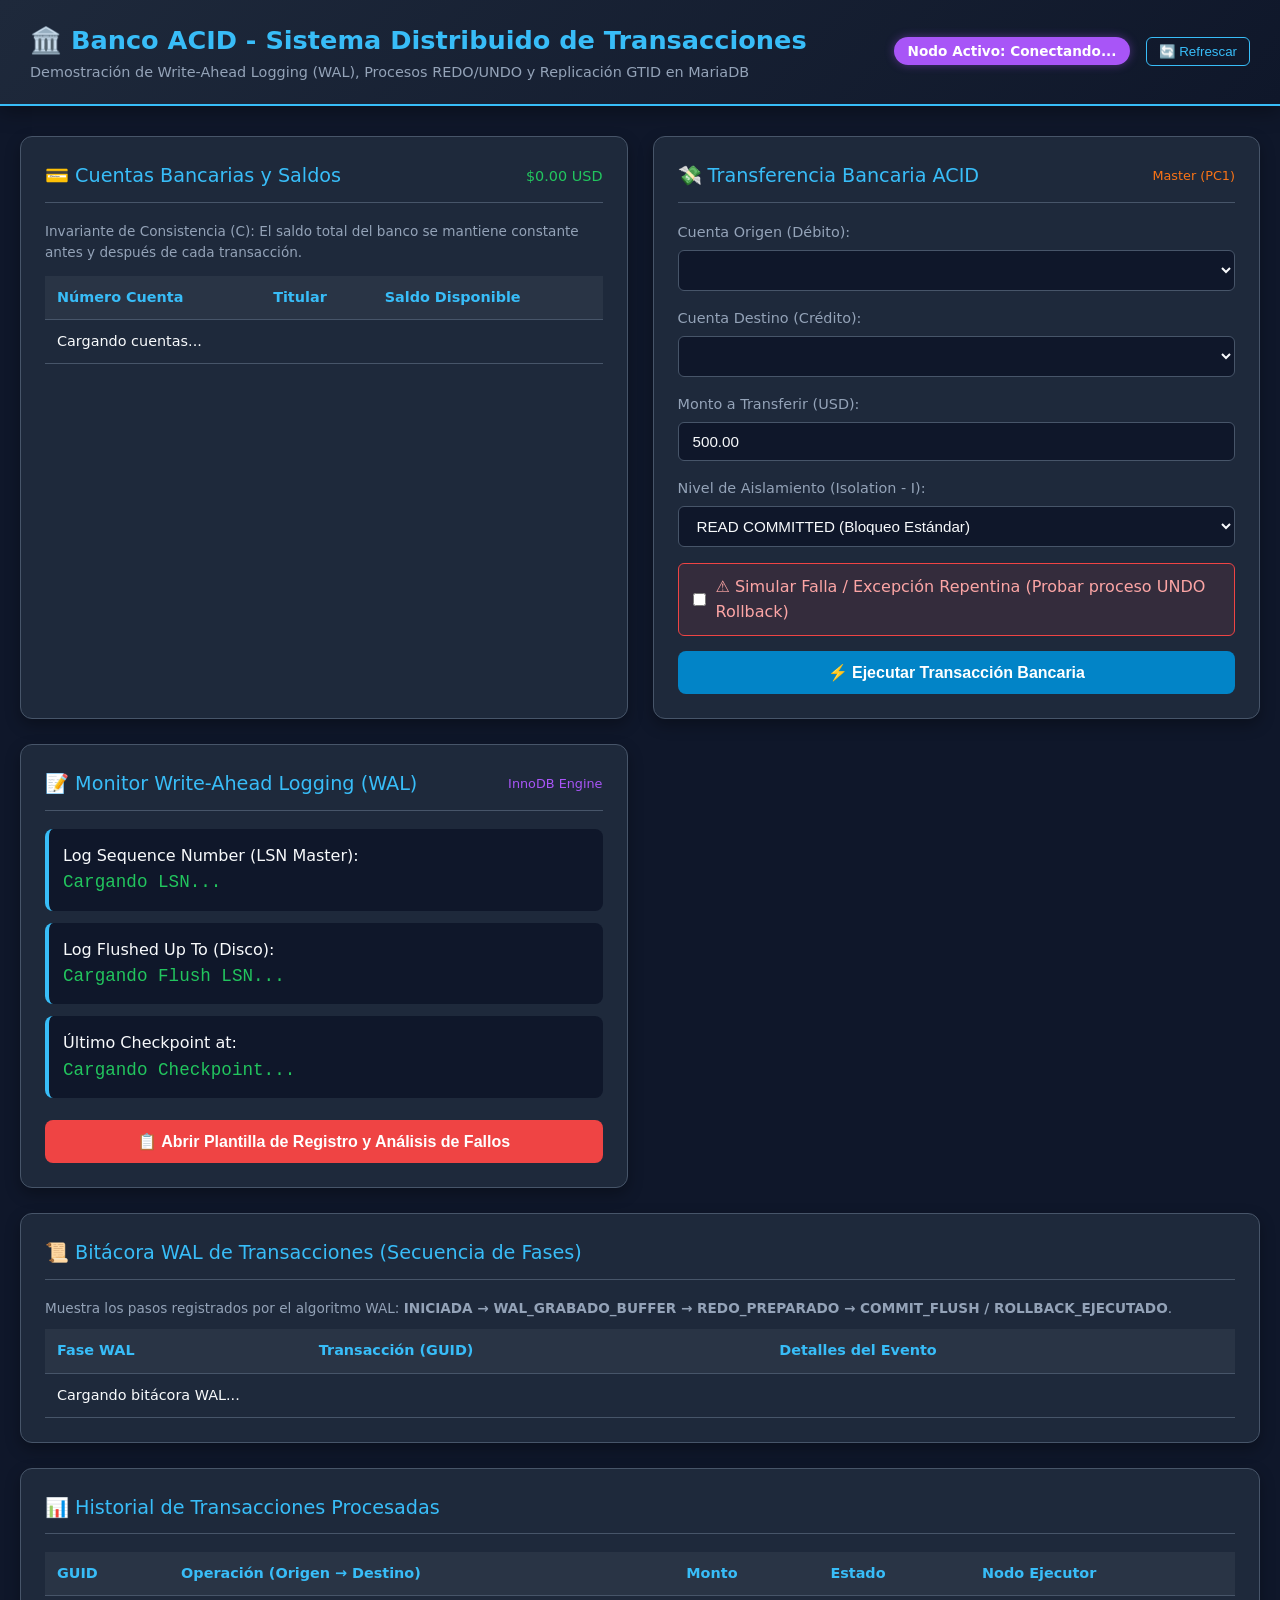
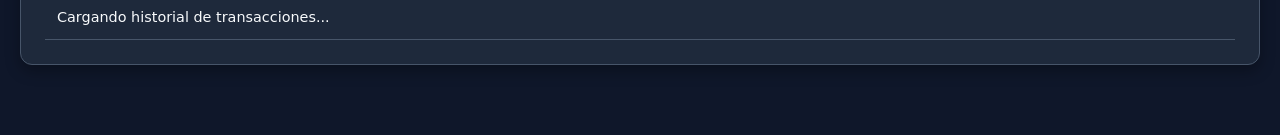
==== frontend/index.html @ 092bef47 "first commit" ====
<!DOCTYPE html>
<html lang="es">
<head>
    <meta charset="UTF-8">
    <meta name="viewport" content="width=device-width, initial-scale=1.0">
    <title>Sistema de Transacciones Bancarias ACID - MariaDB WAL & Replicación</title>
    <link rel="stylesheet" href="css/estilos.css">
</head>
<body>

    <!-- Encabezado Principal -->
    <header class="app-header">
        <div class="app-title">
            <h1>🏛️ Banco ACID - Sistema Distribuido de Transacciones</h1>
            <p>Demostración de Write-Ahead Logging (WAL), Procesos REDO/UNDO y Replicación GTID en MariaDB</p>
        </div>
        <div>
            <span id="nodo-actual" class="badge-nodo">Nodo Activo: Conectando...</span>
            <button id="btn-refrescar" style="background: none; border: 1px solid var(--accent-blue); color: var(--accent-blue); padding: 6px 12px; border-radius: 6px; cursor: pointer; margin-left: 10px;">🔄 Refrescar</button>
        </div>
    </header>

    <div class="container">
        <!-- Dashboard Grid Layout -->
        <div class="grid-layout">

            <!-- Card 1: Cuentas Bancarias y Consistencia -->
            <div class="card">
                <div class="card-title">
                    <span>💳 Cuentas Bancarias y Saldos</span>
                    <span id="saldo-invariante" style="font-size: 0.9rem; color: var(--accent-green);">$0.00 USD</span>
                </div>
                <p style="font-size: 0.85rem; color: var(--text-muted); margin-bottom: 12px;">
                    Invariante de Consistencia (C): El saldo total del banco se mantiene constante antes y después de cada transacción.
                </p>
                <div class="table-container">
                    <table>
                        <thead>
                            <tr>
                                <th>Número Cuenta</th>
                                <th>Titular</th>
                                <th>Saldo Disponible</th>
                            </tr>
                        </thead>
                        <tbody id="tabla-cuentas-body">
                            <tr><td colspan="3">Cargando cuentas...</td></tr>
                        </tbody>
                    </table>
                </div>
            </div>

            <!-- Card 2: Ejecución de Transacciones ACID -->
            <div class="card">
                <div class="card-title">
                    <span>💸 Transferencia Bancaria ACID</span>
                    <span style="font-size: 0.8rem; color: var(--accent-orange);">Master (PC1)</span>
                </div>
                <form id="form-transferencia">
                    <div class="form-group">
                        <label for="cuenta-origen">Cuenta Origen (Débito):</label>
                        <select id="cuenta-origen" class="form-control" required></select>
                    </div>
                    <div class="form-group">
                        <label for="cuenta-destino">Cuenta Destino (Crédito):</label>
                        <select id="cuenta-destino" class="form-control" required></select>
                    </div>
                    <div class="form-group">
                        <label for="monto">Monto a Transferir (USD):</label>
                        <input type="number" id="monto" class="form-control" min="0.01" step="0.01" value="500.00" required>
                    </div>
                    <div class="form-group">
                        <label for="nivel-aislamiento">Nivel de Aislamiento (Isolation - I):</label>
                        <select id="nivel-aislamiento" class="form-control">
                            <option value="READ_COMMITTED">READ COMMITTED (Bloqueo Estándar)</option>
                            <option value="REPEATABLE_READ">REPEATABLE READ (Lectura Repetible)</option>
                            <option value="SERIALIZABLE">SERIALIZABLE (Bloqueo Estricto de Fila)</option>
                        </select>
                    </div>
                    <div class="checkbox-group">
                        <input type="checkbox" id="simular-error">
                        <label for="simular-error">⚠️ Simular Falla / Excepción Repentina (Probar proceso UNDO Rollback)</label>
                    </div>
                    <button type="submit" class="btn btn-primary" style="margin-top: 15px;">⚡ Ejecutar Transacción Bancaria</button>
                </form>
            </div>

            <!-- Card 3: Monitor WAL e InnoDB Redo Log (LSN) -->
            <div class="card">
                <div class="card-title">
                    <span>📝 Monitor Write-Ahead Logging (WAL)</span>
                    <span style="font-size: 0.8rem; color: var(--accent-purple);">InnoDB Engine</span>
                </div>
                <div class="metric-box">
                    <div>Log Sequence Number (LSN Master):</div>
                    <div id="lsn-number" class="metric-val">Cargando LSN...</div>
                </div>
                <div class="metric-box">
                    <div>Log Flushed Up To (Disco):</div>
                    <div id="lsn-flushed" class="metric-val">Cargando Flush LSN...</div>
                </div>
                <div class="metric-box">
                    <div>Último Checkpoint at:</div>
                    <div id="lsn-checkpoint" class="metric-val">Cargando Checkpoint...</div>
                </div>
                <button id="btn-abrir-plantilla" class="btn btn-danger" style="margin-top: 10px;">📋 Abrir Plantilla de Registro y Análisis de Fallos</button>
            </div>

            <!-- Card 4: Bitácora WAL de Aplicación -->
            <div class="card" style="grid-column: 1 / -1;">
                <div class="card-title">
                    <span>📜 Bitácora WAL de Transacciones (Secuencia de Fases)</span>
                </div>
                <p style="font-size: 0.85rem; color: var(--text-muted); margin-bottom: 10px;">
                    Muestra los pasos registrados por el algoritmo WAL: <strong>INICIADA &rarr; WAL_GRABADO_BUFFER &rarr; REDO_PREPARADO &rarr; COMMIT_FLUSH / ROLLBACK_EJECUTADO</strong>.
                </p>
                <div class="table-container">
                    <table>
                        <thead>
                            <tr>
                                <th>Fase WAL</th>
                                <th>Transacción (GUID)</th>
                                <th>Detalles del Evento</th>
                            </tr>
                        </thead>
                        <tbody id="tabla-wal-body">
                            <tr><td colspan="3">Cargando bitácora WAL...</td></tr>
                        </tbody>
                    </table>
                </div>
            </div>

            <!-- Card 5: Historial de Transacciones Confirmadas/Revertidas -->
            <div class="card" style="grid-column: 1 / -1;">
                <div class="card-title">
                    <span>📊 Historial de Transacciones Procesadas</span>
                </div>
                <div class="table-container">
                    <table>
                        <thead>
                            <tr>
                                <th>GUID</th>
                                <th>Operación (Origen &rarr; Destino)</th>
                                <th>Monto</th>
                                <th>Estado</th>
                                <th>Nodo Ejecutor</th>
                            </tr>
                        </thead>
                        <tbody id="tabla-transacciones-body">
                            <tr><td colspan="5">Cargando historial de transacciones...</td></tr>
                        </tbody>
                    </table>
                </div>
            </div>

        </div>
    </div>

    <!-- Contenedor para Notificaciones Toast -->
    <div id="toast-container"></div>

    <script src="js/api.js"></script>
    <script src="js/simulador.js"></script>
    <script src="js/app.js"></script>
</body>
</html>
---- frontend/css/estilos.css ----
/* Estilos Generales y Tema Oscuro Elegante para el Sistema Bancario ACID */
:root {
    --bg-primary: #0f172a;
    --bg-secondary: #1e293b;
    --bg-card: #334155;
    --text-main: #f8fafc;
    --text-muted: #94a3b8;
    --accent-blue: #38bdf8;
    --accent-green: #22c55e;
    --accent-red: #ef4444;
    --accent-orange: #f97316;
    --accent-purple: #a855f7;
    --border-color: #475569;
    --font-family: 'Inter', system-ui, -apple-system, BlinkMacSystemFont, 'Segoe UI', Roboto, Oxygen, Ubuntu, Cantarell, sans-serif;
}

* {
    box-sizing: border-box;
    margin: 0;
    padding: 0;
}

body {
    background-color: var(--bg-primary);
    color: var(--text-main);
    font-family: var(--font-family);
    line-height: 1.6;
    padding-bottom: 40px;
}

/* Header */
.app-header {
    background: linear-gradient(135deg, #1e293b 0%, #0f172a 100%);
    border-bottom: 2px solid var(--accent-blue);
    padding: 20px 30px;
    display: flex;
    justify-content: space-between;
    align-items: center;
    box-shadow: 0 4px 20px rgba(0, 0, 0, 0.4);
}

.app-title h1 {
    font-size: 1.6rem;
    color: var(--accent-blue);
    display: flex;
    align-items: center;
    gap: 10px;
}

.app-title p {
    font-size: 0.9rem;
    color: var(--text-muted);
}

.badge-nodo {
    background-color: var(--accent-purple);
    color: white;
    padding: 6px 14px;
    border-radius: 20px;
    font-weight: 600;
    font-size: 0.85rem;
    box-shadow: 0 0 10px rgba(168, 85, 247, 0.4);
}

/* Contenedor Principal */
.container {
    max-width: 1400px;
    margin: 30px auto;
    padding: 0 20px;
}

/* Grid de Tarjetas */
.grid-layout {
    display: grid;
    grid-template-columns: repeat(auto-fit, minmax(420px, 1fr));
    gap: 25px;
}

.card {
    background-color: var(--bg-secondary);
    border-radius: 12px;
    border: 1px solid var(--border-color);
    padding: 24px;
    box-shadow: 0 6px 15px rgba(0,0,0,0.3);
    transition: transform 0.2s, box-shadow 0.2s;
}

.card:hover {
    border-color: var(--accent-blue);
    box-shadow: 0 8px 25px rgba(56, 189, 248, 0.15);
}

.card-title {
    font-size: 1.2rem;
    color: var(--accent-blue);
    margin-bottom: 18px;
    display: flex;
    align-items: center;
    justify-content: space-between;
    border-bottom: 1px solid var(--border-color);
    padding-bottom: 10px;
}

/* Formulario */
.form-group {
    margin-bottom: 16px;
}

.form-group label {
    display: block;
    margin-bottom: 6px;
    font-size: 0.9rem;
    color: var(--text-muted);
}

.form-control {
    width: 100%;
    padding: 10px 14px;
    background-color: var(--bg-primary);
    border: 1px solid var(--border-color);
    border-radius: 6px;
    color: var(--text-main);
    font-size: 0.95rem;
}

.form-control:focus {
    outline: none;
    border-color: var(--accent-blue);
}

.checkbox-group {
    display: flex;
    align-items: center;
    gap: 10px;
    background-color: rgba(239, 68, 68, 0.1);
    border: 1px solid var(--accent-red);
    padding: 10px 14px;
    border-radius: 6px;
    margin-top: 10px;
}

.checkbox-group label {
    margin-bottom: 0;
    color: #fca5a5;
    font-weight: 500;
}

/* Botones */
.btn {
    display: inline-block;
    width: 100%;
    padding: 12px;
    border: none;
    border-radius: 8px;
    font-size: 1rem;
    font-weight: 600;
    cursor: pointer;
    transition: background 0.2s, transform 0.1s;
    text-align: center;
}

.btn-primary {
    background-color: #0284c7;
    color: white;
}

.btn-primary:hover {
    background-color: #0369a1;
}

.btn-danger {
    background-color: var(--accent-red);
    color: white;
}

.btn-danger:hover {
    background-color: #dc2626;
}

/* Tablas */
.table-container {
    overflow-x: auto;
    margin-top: 10px;
}

table {
    width: 100%;
    border-collapse: collapse;
    font-size: 0.9rem;
}

th, td {
    padding: 10px 12px;
    text-align: left;
    border-bottom: 1px solid var(--border-color);
}

th {
    background-color: rgba(255, 255, 255, 0.05);
    color: var(--accent-blue);
    font-weight: 600;
}

tr:hover {
    background-color: rgba(255, 255, 255, 0.02);
}

/* Etiquetas y Colores de Estado */
.tag {
    display: inline-block;
    padding: 3px 8px;
    border-radius: 4px;
    font-size: 0.75rem;
    font-weight: 700;
}

.tag-completada { background-color: rgba(34, 197, 94, 0.2); color: var(--accent-green); border: 1px solid var(--accent-green); }
.tag-revertida { background-color: rgba(239, 68, 68, 0.2); color: var(--accent-red); border: 1px solid var(--accent-red); }
.tag-iniciada { background-color: rgba(56, 189, 248, 0.2); color: var(--accent-blue); border: 1px solid var(--accent-blue); }
.tag-wal { background-color: rgba(249, 115, 22, 0.2); color: var(--accent-orange); border: 1px solid var(--accent-orange); }

/* Monitor LSN */
.metric-box {
    background-color: var(--bg-primary);
    border-radius: 8px;
    padding: 14px;
    margin-bottom: 12px;
    border-left: 4px solid var(--accent-blue);
}

.metric-val {
    font-family: monospace;
    font-size: 1.1rem;
    color: var(--accent-green);
}

/* Toast Notificaciones */
#toast-container {
    position: fixed;
    bottom: 20px;
    right: 20px;
    z-index: 9999;
}

.toast {
    background-color: var(--bg-secondary);
    border-left: 4px solid var(--accent-blue);
    padding: 14px 20px;
    margin-top: 10px;
    border-radius: 6px;
    box-shadow: 0 5px 15px rgba(0,0,0,0.5);
    color: white;
    min-width: 300px;
}

.toast-error {
    border-left-color: var(--accent-red);
}

.toast-success {
    border-left-color: var(--accent-green);
}
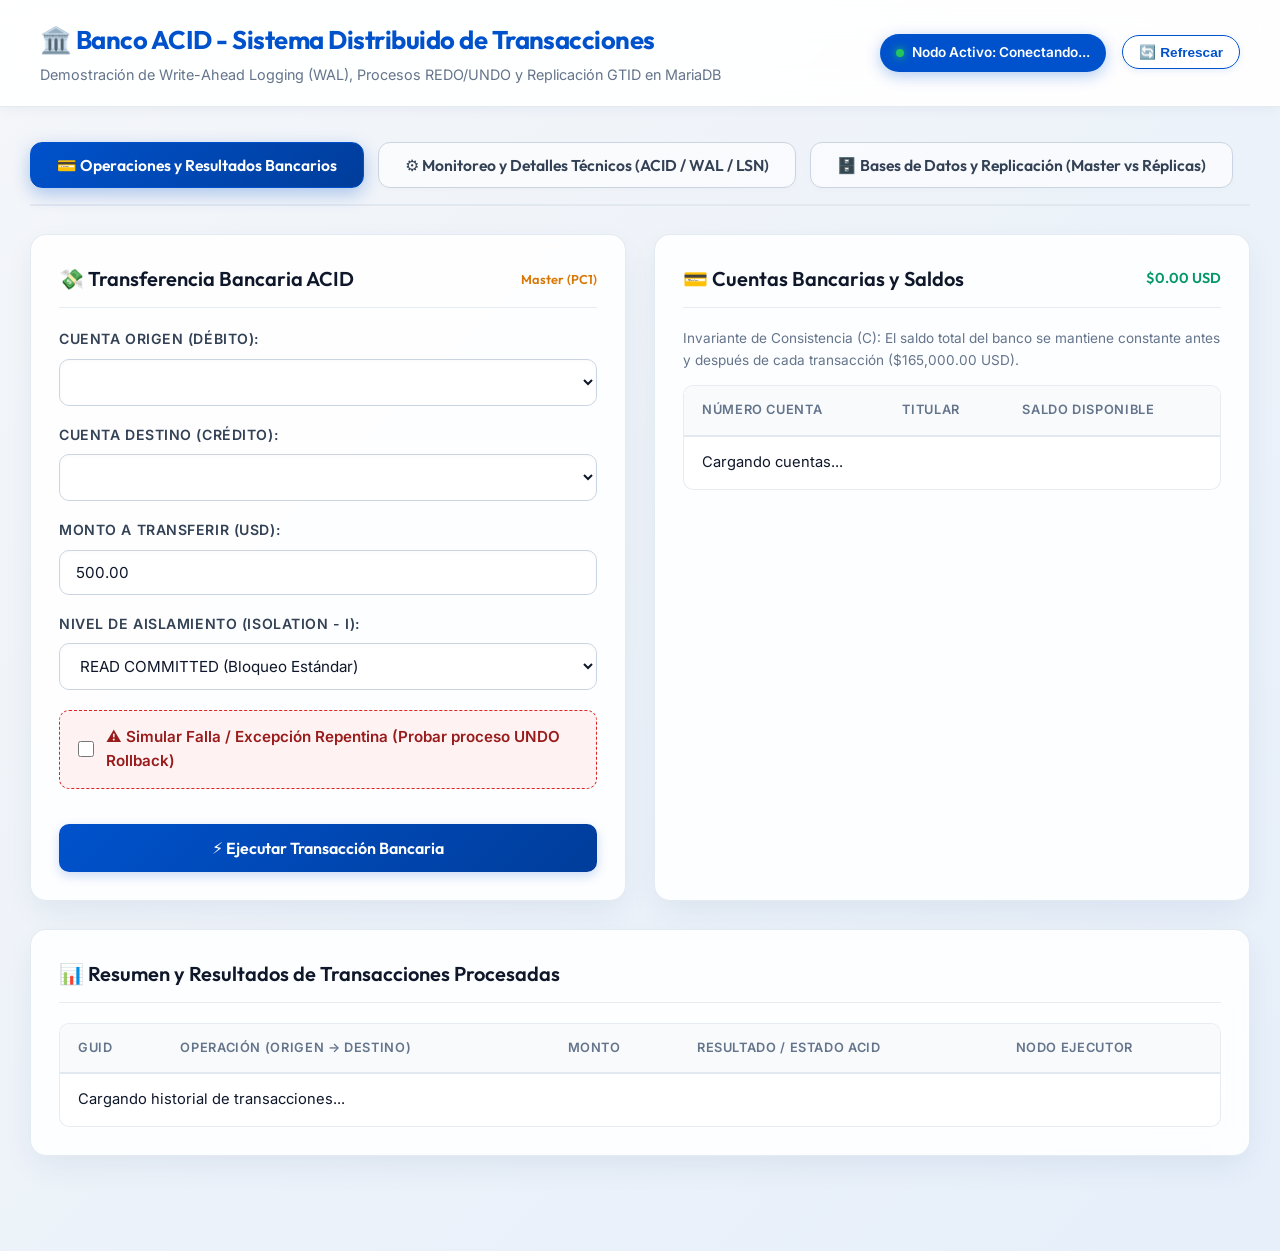
==== commit d26472ba: "commit" ====
--- a/frontend/index.html
+++ b/frontend/index.html
@@ -16,40 +16,22 @@
         </div>
         <div>
             <span id="nodo-actual" class="badge-nodo">Nodo Activo: Conectando...</span>
-            <button id="btn-refrescar" style="background: none; border: 1px solid var(--accent-blue); color: var(--accent-blue); padding: 6px 12px; border-radius: 6px; cursor: pointer; margin-left: 10px;">🔄 Refrescar</button>
+            <button id="btn-refrescar" class="btn-ghost" style="margin-left: 12px;">🔄 Refrescar</button>
         </div>
     </header>
 
     <div class="container">
-        <!-- Dashboard Grid Layout -->
-        <div class="grid-layout">
-
-            <!-- Card 1: Cuentas Bancarias y Consistencia -->
-            <div class="card">
-                <div class="card-title">
-                    <span>💳 Cuentas Bancarias y Saldos</span>
-                    <span id="saldo-invariante" style="font-size: 0.9rem; color: var(--accent-green);">$0.00 USD</span>
-                </div>
-                <p style="font-size: 0.85rem; color: var(--text-muted); margin-bottom: 12px;">
-                    Invariante de Consistencia (C): El saldo total del banco se mantiene constante antes y después de cada transacción.
-                </p>
-                <div class="table-container">
-                    <table>
-                        <thead>
-                            <tr>
-                                <th>Número Cuenta</th>
-                                <th>Titular</th>
-                                <th>Saldo Disponible</th>
-                            </tr>
-                        </thead>
-                        <tbody id="tabla-cuentas-body">
-                            <tr><td colspan="3">Cargando cuentas...</td></tr>
-                        </tbody>
-                    </table>
-                </div>
-            </div>
-
-            <!-- Card 2: Ejecución de Transacciones ACID -->
+        <!-- Barra de Pestañas de Navegación -->
+        <div class="tabs-container">
+            <button id="tab-btn-operaciones" class="tab-btn active" onclick="cambiarPestaña('operaciones')">💳 Operaciones y Resultados Bancarios</button>
+            <button id="tab-btn-tecnicos" class="tab-btn" onclick="cambiarPestaña('tecnicos')">⚙️ Monitoreo y Detalles Técnicos (ACID / WAL / LSN)</button>
+            <button id="tab-btn-replicacion" class="tab-btn" onclick="cambiarPestaña('replicacion')">🗄️ Bases de Datos y Replicación (Master vs Réplicas)</button>
+        </div>
+
+        <!-- SECCIÓN 1: OPERACIONES Y RESULTADOS (Pestaña Por Defecto) -->
+        <div id="seccion-operaciones" class="tab-section active">
+
+            <!-- Card: Ejecución de Transacciones ACID -->
             <div class="card">
                 <div class="card-title">
                     <span>💸 Transferencia Bancaria ACID</span>
@@ -84,8 +66,85 @@
                 </form>
             </div>
 
-            <!-- Card 3: Monitor WAL e InnoDB Redo Log (LSN) -->
+            <!-- Card: Cuentas Bancarias y Consistencia -->
             <div class="card">
+                <div class="card-title">
+                    <span>💳 Cuentas Bancarias y Saldos</span>
+                    <span id="saldo-invariante" style="font-size: 0.9rem; color: var(--accent-green);">$0.00 USD</span>
+                </div>
+                <p style="font-size: 0.85rem; color: var(--text-muted); margin-bottom: 12px;">
+                    Invariante de Consistencia (C): El saldo total del banco se mantiene constante antes y después de cada transacción ($165,000.00 USD).
+                </p>
+                <div class="table-container">
+                    <table>
+                        <thead>
+                            <tr>
+                                <th>Número Cuenta</th>
+                                <th>Titular</th>
+                                <th>Saldo Disponible</th>
+                            </tr>
+                        </thead>
+                        <tbody id="tabla-cuentas-body">
+                            <tr><td colspan="3">Cargando cuentas...</td></tr>
+                        </tbody>
+                    </table>
+                </div>
+            </div>
+
+            <!-- Card: Historial de Transacciones Confirmadas/Revertidas -->
+            <div class="card" style="grid-column: 1 / -1;">
+                <div class="card-title">
+                    <span>📊 Resumen y Resultados de Transacciones Procesadas</span>
+                </div>
+                <div class="table-container" style="max-height: 220px; overflow-y: auto;">
+                    <table>
+                        <thead>
+                            <tr>
+                                <th>GUID</th>
+                                <th>Operación (Origen &rarr; Destino)</th>
+                                <th>Monto</th>
+                                <th>Resultado / Estado ACID</th>
+                                <th>Nodo Ejecutor</th>
+                            </tr>
+                        </thead>
+                        <tbody id="tabla-transacciones-body">
+                            <tr><td colspan="5">Cargando historial de transacciones...</td></tr>
+                        </tbody>
+                    </table>
+                </div>
+            </div>
+
+        </div>
+
+        <!-- SECCIÓN 2: DETALLES TÉCNICOS (WAL, LSN, Replicación y Arquitectura) -->
+        <div id="seccion-tecnicos" class="tab-section" style="display: none;">
+
+            <!-- Card: Monitoreo en Tiempo Real de los 3 Nodos LAN -->
+            <div class="card" style="grid-column: 1 / -1;">
+                <div class="card-title">
+                    <span>🖥️ Estado en Tiempo Real de los 3 Nodos en la Red LAN</span>
+                    <span style="font-size: 0.8rem; color: var(--accent-blue);">Balanceo Round Robin Activo</span>
+                </div>
+                <div class="table-container" style="max-height: 280px; overflow-y: auto;">
+                    <table>
+                        <thead>
+                            <tr>
+                                <th>Nodo API / Dispositivo</th>
+                                <th>Instancia Base de Datos & Conexión</th>
+                                <th>Rol en Arquitectura</th>
+                                <th>Estado de Conectividad</th>
+                                <th>Último LSN / Respuesta</th>
+                            </tr>
+                        </thead>
+                        <tbody id="tabla-nodos-body">
+                            <tr><td colspan="5">Consultando estado real de PC1, PC2 y PC3...</td></tr>
+                        </tbody>
+                    </table>
+                </div>
+            </div>
+
+            <!-- Card: Monitor WAL e InnoDB Redo Log (LSN) -->
+            <div class="card" style="grid-column: 1 / -1;">
                 <div class="card-title">
                     <span>📝 Monitor Write-Ahead Logging (WAL)</span>
                     <span style="font-size: 0.8rem; color: var(--accent-purple);">InnoDB Engine</span>
@@ -102,10 +161,10 @@
                     <div>Último Checkpoint at:</div>
                     <div id="lsn-checkpoint" class="metric-val">Cargando Checkpoint...</div>
                 </div>
-                <button id="btn-abrir-plantilla" class="btn btn-danger" style="margin-top: 10px;">📋 Abrir Plantilla de Registro y Análisis de Fallos</button>
-            </div>
-
-            <!-- Card 4: Bitácora WAL de Aplicación -->
+                <button id="btn-abrir-plantilla" class="btn btn-secondary" style="margin-top: 14px;">📋 Abrir Plantilla de Registro y Análisis de Fallos</button>
+            </div>
+
+            <!-- Card: Bitácora WAL de Aplicación -->
             <div class="card" style="grid-column: 1 / -1;">
                 <div class="card-title">
                     <span>📜 Bitácora WAL de Transacciones (Secuencia de Fases)</span>
@@ -113,7 +172,7 @@
                 <p style="font-size: 0.85rem; color: var(--text-muted); margin-bottom: 10px;">
                     Muestra los pasos registrados por el algoritmo WAL: <strong>INICIADA &rarr; WAL_GRABADO_BUFFER &rarr; REDO_PREPARADO &rarr; COMMIT_FLUSH / ROLLBACK_EJECUTADO</strong>.
                 </p>
-                <div class="table-container">
+                <div class="table-container" style="max-height: 280px; overflow-y: auto;">
                     <table>
                         <thead>
                             <tr>
@@ -129,30 +188,105 @@
                 </div>
             </div>
 
-            <!-- Card 5: Historial de Transacciones Confirmadas/Revertidas -->
-            <div class="card" style="grid-column: 1 / -1;">
-                <div class="card-title">
-                    <span>📊 Historial de Transacciones Procesadas</span>
-                </div>
-                <div class="table-container">
-                    <table>
-                        <thead>
-                            <tr>
-                                <th>GUID</th>
-                                <th>Operación (Origen &rarr; Destino)</th>
-                                <th>Monto</th>
-                                <th>Estado</th>
-                                <th>Nodo Ejecutor</th>
-                            </tr>
-                        </thead>
-                        <tbody id="tabla-transacciones-body">
-                            <tr><td colspan="5">Cargando historial de transacciones...</td></tr>
-                        </tbody>
-                    </table>
-                </div>
-            </div>
-
-        </div>
+        </div>
+
+        <!-- SECCIÓN 3: BASES DE DATOS Y REPLICACIÓN (Master vs Réplicas) -->
+        <div id="seccion-replicacion" class="tab-section" style="display: none;">
+
+            <!-- Card: Comparativa de Topología y Estado (Master vs Réplicas) -->
+            <div class="card" style="grid-column: 1 / -1;">
+                <div class="card-title">
+                    <span>🗄️ Topología y Estado de Replicación MariaDB GTID (Master vs Réplicas)</span>
+                    <span style="font-size: 0.8rem; color: var(--accent-purple);">Sincronización Asíncrona / GTID Activo</span>
+                </div>
+                <p style="font-size: 0.85rem; color: var(--text-muted); margin-bottom: 12px;">
+                    Muestra los parámetros internos y métricas del motor de base de datos consultados directamente a través de una conexión JDBC hacia su contenedor local.
+                </p>
+                <div class="table-container" style="max-height: 280px; overflow-y: auto;">
+                    <table>
+                        <thead>
+                            <tr>
+                                <th>Parámetro / Métrica del Motor BD</th>
+                                <th>MariaDB Master (PC1 - 192.168.1.93)</th>
+                                <th>MariaDB Replica 1 (PC2 - 192.168.1.8)</th>
+                                <th>MariaDB Replica 2 (PC3 - 192.168.1.30)</th>
+                            </tr>
+                        </thead>
+                        <tbody id="tabla-replicacion-topologia-body">
+                            <tr><td colspan="4">Consultando estado real de las bases de datos en los 3 nodos...</td></tr>
+                        </tbody>
+                    </table>
+                </div>
+            </div>
+
+            <!-- Card: Verificación de Lectura en Tiempo Real desde cada BD -->
+            <div class="card" style="grid-column: 1 / -1;">
+                <div class="card-title">
+                    <span>🔍 Verificación de Lectura Distribuida (Consistencia de Datos en Vivo)</span>
+                    <span style="font-size: 0.8rem; color: var(--accent-green);">Prueba de Lectura Independiente por Nodo</span>
+                </div>
+                <p style="font-size: 0.85rem; color: var(--text-muted); margin-bottom: 12px;">
+                    Se ejecuta una consulta <code>SELECT COUNT(*), SUM(saldo) FROM cuentas</code> sobre la base de datos de cada PC para demostrar visualmente que la replicación mantiene una copia idéntica y sincronizada de los datos.
+                </p>
+                <div class="table-container" style="max-height: 280px; overflow-y: auto;">
+                    <table>
+                        <thead>
+                            <tr>
+                                <th>Instancia de Base de Datos Leída</th>
+                                <th>Registros en Tabla Cuentas</th>
+                                <th>Suma Total de Saldos (Invariante)</th>
+                                <th>Estado de Consistencia</th>
+                                <th>Tipo de Consulta / Conexión</th>
+                            </tr>
+                        </thead>
+                        <tbody id="tabla-replicacion-lectura-body">
+                            <tr><td colspan="5">Verificando sincronización de lectura en las réplicas...</td></tr>
+                        </tbody>
+                    </table>
+                </div>
+            </div>
+
+            <!-- Card: Consola Interactiva de Lectura en Bruto (JSON) en Modo Claro -->
+            <div class="card" style="grid-column: 1 / -1; border: 1px solid var(--border-light); background: var(--bg-card);">
+                <div class="card-title" style="justify-content: space-between; align-items: center; flex-wrap: wrap; gap: 10px;">
+                    <div>
+                        <span style="color: var(--text-main); font-weight: 600;">💻 Consola en Vivo de Lectura Bruta (JSON por Nodo BD)</span>
+                        <div style="font-size: 0.8rem; color: var(--text-muted); font-weight: normal; margin-top: 4px;">
+                            Selecciona una instancia para extraer los registros reales de las tablas en formato JSON dentro de un visor limpio Modo Claro.
+                        </div>
+                    </div>
+                    <span id="consola-bd-badge" class="tag" style="background: rgba(0, 82, 204, 0.1); color: var(--accent-blue); font-family: monospace; font-size: 0.75rem;">
+                        Esperando Selección de BD
+                    </span>
+                </div>
+
+                <!-- Botones de Acción de Consulta -->
+                <div style="display: flex; gap: 12px; margin: 12px 0; flex-wrap: wrap;">
+                    <button class="btn btn-primary" onclick="consultarConsolaBd(1)" style="background: var(--accent-blue); font-size: 0.85rem; padding: 8px 16px;">
+                        🟢 Leer BD Master (PC1 - 192.168.1.93)
+                    </button>
+                    <button class="btn btn-primary" onclick="consultarConsolaBd(2)" style="background: var(--accent-purple); font-size: 0.85rem; padding: 8px 16px;">
+                        🟣 Leer BD Réplica 1 (PC2 - 192.168.1.8)
+                    </button>
+                    <button class="btn btn-primary" onclick="consultarConsolaBd(3)" style="background: var(--accent-purple); font-size: 0.85rem; padding: 8px 16px;">
+                        🟣 Leer BD Réplica 2 (PC3 - 192.168.1.30)
+                    </button>
+                </div>
+
+                <!-- Ventana de Consola / Salida JSON en Modo Claro -->
+                <div style="background: rgba(248, 250, 252, 0.95); border: 1px solid #cbd5e1; border-radius: 8px; padding: 14px; max-height: 260px; overflow: auto; box-shadow: inset 0 1px 3px rgba(0,0,0,0.05);">
+                    <pre id="consola-bd-output" style="margin: 0; font-family: 'Fira Code', 'Courier New', Courier, monospace; font-size: 0.82rem; color: #1e293b; line-height: 1.45; white-space: pre-wrap; word-break: break-all;">// ⚡ Consola Preparada y Conectada (Visor JSON Modo Claro).
+// Pulsa en cualquiera de los botones superiores para ejecutar la lectura directa a la base de datos de ese PC específico...
+// Se devolverán los datos en bruto de:
+//   1. Servidor MariaDB (Hostname, Server ID, GTID, Read-Only Flag)
+//   2. Tabla 'cuentas' (Saldos en tiempo real)
+//   3. Tabla 'transacciones' (Historial de transferencias persistidas)
+//   4. Tabla 'bitacora_wal' (Registros Write-Ahead Logging confirmados)</pre>
+                </div>
+            </div>
+
+        </div>
+
     </div>
 
     <!-- Contenedor para Notificaciones Toast -->
--- a/frontend/css/estilos.css
+++ b/frontend/css/estilos.css
@@ -1,17 +1,43 @@
-/* Estilos Generales y Tema Oscuro Elegante para el Sistema Bancario ACID */
+/* ==========================================================================
+   Banco ACID - Sistema de Diseño "Luminous Integrity" (Modo Claro Moderno)
+   Estética Glassmorphism Premium para Arquitectura Bancaria Distribuida
+   ========================================================================== */
+
+@import url('https://fonts.googleapis.com/css2?family=Inter:wght@300;400;500;600;700&family=Outfit:wght@500;600;700&display=swap');
+
 :root {
-    --bg-primary: #0f172a;
-    --bg-secondary: #1e293b;
-    --bg-card: #334155;
-    --text-main: #f8fafc;
-    --text-muted: #94a3b8;
-    --accent-blue: #38bdf8;
-    --accent-green: #22c55e;
-    --accent-red: #ef4444;
-    --accent-orange: #f97316;
-    --accent-purple: #a855f7;
-    --border-color: #475569;
-    --font-family: 'Inter', system-ui, -apple-system, BlinkMacSystemFont, 'Segoe UI', Roboto, Oxygen, Ubuntu, Cantarell, sans-serif;
+    /* Paleta Cromática Luminous */
+    --bg-main: #f0f4f8;
+    --bg-gradient: linear-gradient(135deg, #f4f6f9 0%, #e6effa 100%);
+    --surface-card: rgba(255, 255, 255, 0.88);
+    --surface-header: rgba(255, 255, 255, 0.92);
+    --border-glass: rgba(226, 232, 240, 0.9);
+    --border-glow: rgba(0, 82, 204, 0.25);
+    
+    /* Colores Funcionales & Textos */
+    --text-primary: #0f172a;
+    --text-secondary: #334155;
+    --text-muted: #64748b;
+    --accent-blue: #0052cc;
+    --accent-blue-hover: #003d9b;
+    --accent-green: #059669;
+    --accent-green-light: rgba(5, 150, 105, 0.12);
+    --accent-red: #dc2626;
+    --accent-red-light: rgba(220, 38, 38, 0.12);
+    --accent-orange: #d97706;
+    --accent-orange-light: rgba(217, 119, 6, 0.12);
+    --accent-purple: #7c3aed;
+    --accent-purple-light: rgba(124, 58, 237, 0.12);
+    
+    /* Sombras Elevadas y Desenfoques */
+    --shadow-sm: 0 4px 12px -2px rgba(0, 51, 102, 0.05);
+    --shadow-md: 0 12px 32px -4px rgba(0, 51, 102, 0.08);
+    --shadow-lg: 0 20px 45px -8px rgba(0, 51, 102, 0.14);
+    --blur-glass: blur(16px);
+    
+    /* Tipografía */
+    --font-main: 'Inter', system-ui, -apple-system, sans-serif;
+    --font-heading: 'Outfit', 'Inter', system-ui, sans-serif;
 }
 
 * {
@@ -21,242 +47,468 @@
 }
 
 body {
-    background-color: var(--bg-primary);
-    color: var(--text-main);
-    font-family: var(--font-family);
+    background: var(--bg-gradient);
+    color: var(--text-primary);
+    font-family: var(--font-main);
     line-height: 1.6;
-    padding-bottom: 40px;
-}
-
-/* Header */
+    min-height: 100vh;
+    padding-bottom: 60px;
+    -webkit-font-smoothing: antialiased;
+}
+
+/* ================= Header Principal Glassmorphic ================= */
 .app-header {
-    background: linear-gradient(135deg, #1e293b 0%, #0f172a 100%);
-    border-bottom: 2px solid var(--accent-blue);
-    padding: 20px 30px;
+    background: var(--surface-header);
+    backdrop-filter: var(--blur-glass);
+    -webkit-backdrop-filter: var(--blur-glass);
+    border-bottom: 1px solid var(--border-glass);
+    padding: 20px 40px;
     display: flex;
     justify-content: space-between;
     align-items: center;
-    box-shadow: 0 4px 20px rgba(0, 0, 0, 0.4);
+    box-shadow: var(--shadow-sm);
+    position: sticky;
+    top: 0;
+    z-index: 100;
 }
 
 .app-title h1 {
+    font-family: var(--font-heading);
     font-size: 1.6rem;
+    font-weight: 700;
     color: var(--accent-blue);
     display: flex;
     align-items: center;
-    gap: 10px;
+    gap: 12px;
+    letter-spacing: -0.02em;
 }
 
 .app-title p {
     font-size: 0.9rem;
     color: var(--text-muted);
+    font-weight: 400;
+    margin-top: 2px;
 }
 
 .badge-nodo {
-    background-color: var(--accent-purple);
+    background: var(--accent-blue);
     color: white;
-    padding: 6px 14px;
-    border-radius: 20px;
+    padding: 8px 16px;
+    border-radius: 50px;
     font-weight: 600;
     font-size: 0.85rem;
-    box-shadow: 0 0 10px rgba(168, 85, 247, 0.4);
-}
-
-/* Contenedor Principal */
+    box-shadow: 0 4px 15px rgba(0, 82, 204, 0.3);
+    display: inline-flex;
+    align-items: center;
+    gap: 8px;
+    transition: transform 0.2s;
+}
+
+.badge-nodo::before {
+    content: '';
+    display: inline-block;
+    width: 8px;
+    height: 8px;
+    background-color: #22c55e;
+    border-radius: 50%;
+    box-shadow: 0 0 8px #22c55e;
+    animation: pulse 1.5s infinite;
+}
+
+@keyframes pulse {
+    0% { transform: scale(0.95); opacity: 0.8; }
+    50% { transform: scale(1.3); opacity: 1; }
+    100% { transform: scale(0.95); opacity: 0.8; }
+}
+
+/* ================= Contenedor y Grid ================= */
 .container {
-    max-width: 1400px;
-    margin: 30px auto;
-    padding: 0 20px;
-}
-
-/* Grid de Tarjetas */
+    max-width: 1440px;
+    margin: 35px auto;
+    padding: 0 30px;
+}
+
 .grid-layout {
     display: grid;
-    grid-template-columns: repeat(auto-fit, minmax(420px, 1fr));
-    gap: 25px;
-}
-
+    grid-template-columns: repeat(auto-fit, minmax(440px, 1fr));
+    gap: 28px;
+}
+
+/* ================= Tarjetas Glassmorphism Premium ================= */
 .card {
-    background-color: var(--bg-secondary);
-    border-radius: 12px;
-    border: 1px solid var(--border-color);
-    padding: 24px;
-    box-shadow: 0 6px 15px rgba(0,0,0,0.3);
-    transition: transform 0.2s, box-shadow 0.2s;
+    background: var(--surface-card);
+    backdrop-filter: var(--blur-glass);
+    -webkit-backdrop-filter: var(--blur-glass);
+    border-radius: 16px;
+    border: 1px solid var(--border-glass);
+    padding: 28px;
+    box-shadow: var(--shadow-md);
+    transition: all 0.3s cubic-bezier(0.4, 0, 0.2, 1);
+    position: relative;
+    overflow: hidden;
+}
+
+.card::before {
+    content: '';
+    position: absolute;
+    top: 0;
+    left: 0;
+    width: 100%;
+    height: 4px;
+    background: linear-gradient(90deg, var(--accent-blue), #38bdf8);
+    opacity: 0;
+    transition: opacity 0.3s;
 }
 
 .card:hover {
-    border-color: var(--accent-blue);
-    box-shadow: 0 8px 25px rgba(56, 189, 248, 0.15);
+    transform: translateY(-4px);
+    box-shadow: var(--shadow-lg);
+    border-color: var(--border-glow);
+}
+
+.card:hover::before {
+    opacity: 1;
 }
 
 .card-title {
-    font-size: 1.2rem;
-    color: var(--accent-blue);
+    font-family: var(--font-heading);
+    font-size: 1.25rem;
+    font-weight: 600;
+    color: var(--text-primary);
+    margin-bottom: 20px;
+    display: flex;
+    align-items: center;
+    justify-content: space-between;
+    border-bottom: 1px solid rgba(226, 232, 240, 0.8);
+    padding-bottom: 12px;
+}
+
+.card-title span:first-child {
+    display: flex;
+    align-items: center;
+    gap: 10px;
+}
+
+/* ================= Formulario de Transferencia ================= */
+.form-group {
     margin-bottom: 18px;
-    display: flex;
-    align-items: center;
-    justify-content: space-between;
-    border-bottom: 1px solid var(--border-color);
-    padding-bottom: 10px;
-}
-
-/* Formulario */
-.form-group {
-    margin-bottom: 16px;
 }
 
 .form-group label {
     display: block;
-    margin-bottom: 6px;
-    font-size: 0.9rem;
-    color: var(--text-muted);
+    margin-bottom: 8px;
+    font-size: 0.88rem;
+    font-weight: 600;
+    color: var(--text-secondary);
+    text-transform: uppercase;
+    letter-spacing: 0.04em;
 }
 
 .form-control {
     width: 100%;
-    padding: 10px 14px;
-    background-color: var(--bg-primary);
-    border: 1px solid var(--border-color);
-    border-radius: 6px;
-    color: var(--text-main);
+    padding: 12px 16px;
+    background-color: #ffffff;
+    border: 1.5px solid #cbd5e1;
+    border-radius: 10px;
+    color: var(--text-primary);
     font-size: 0.95rem;
+    font-family: var(--font-main);
+    transition: all 0.2s;
+    box-shadow: inset 0 2px 4px rgba(0,0,0,0.02);
 }
 
 .form-control:focus {
     outline: none;
     border-color: var(--accent-blue);
+    box-shadow: 0 0 0 4px rgba(0, 82, 204, 0.12);
 }
 
 .checkbox-group {
     display: flex;
     align-items: center;
-    gap: 10px;
-    background-color: rgba(239, 68, 68, 0.1);
-    border: 1px solid var(--accent-red);
-    padding: 10px 14px;
-    border-radius: 6px;
-    margin-top: 10px;
+    gap: 12px;
+    background-color: #fef2f2;
+    border: 1.5px dashed var(--accent-red);
+    padding: 14px 18px;
+    border-radius: 10px;
+    margin: 20px 0;
+    transition: background 0.2s;
+}
+
+.checkbox-group:hover {
+    background-color: #fee2e2;
+}
+
+.checkbox-group input[type="checkbox"] {
+    width: 18px;
+    height: 18px;
+    accent-color: var(--accent-red);
+    cursor: pointer;
 }
 
 .checkbox-group label {
     margin-bottom: 0;
-    color: #fca5a5;
-    font-weight: 500;
-}
-
-/* Botones */
+    color: #991b1b;
+    font-weight: 600;
+    text-transform: none;
+    letter-spacing: normal;
+    cursor: pointer;
+    font-size: 0.95rem;
+}
+
+/* ================= Botones Modernos ================= */
 .btn {
     display: inline-block;
     width: 100%;
-    padding: 12px;
+    padding: 14px 20px;
     border: none;
-    border-radius: 8px;
+    border-radius: 10px;
     font-size: 1rem;
     font-weight: 600;
+    font-family: var(--font-heading);
     cursor: pointer;
-    transition: background 0.2s, transform 0.1s;
+    transition: all 0.2s cubic-bezier(0.4, 0, 0.2, 1);
     text-align: center;
+    box-shadow: 0 4px 12px rgba(0, 82, 204, 0.2);
 }
 
 .btn-primary {
-    background-color: #0284c7;
+    background: linear-gradient(135deg, var(--accent-blue) 0%, #003d9b 100%);
     color: white;
 }
 
 .btn-primary:hover {
-    background-color: #0369a1;
-}
-
-.btn-danger {
-    background-color: var(--accent-red);
+    transform: translateY(-2px);
+    box-shadow: 0 8px 20px rgba(0, 82, 204, 0.35);
+    background: linear-gradient(135deg, #1066ed 0%, #0052cc 100%);
+}
+
+.btn-primary:active {
+    transform: translateY(0);
+}
+
+.btn-secondary {
+    background: linear-gradient(135deg, #1e293b 0%, #0f172a 100%);
     color: white;
-}
-
-.btn-danger:hover {
-    background-color: #dc2626;
-}
-
-/* Tablas */
+    border: 1px solid #334155;
+}
+
+.btn-secondary:hover {
+    transform: translateY(-2px);
+    box-shadow: 0 8px 20px rgba(15, 23, 42, 0.25);
+    background: linear-gradient(135deg, #334155 0%, #1e293b 100%);
+}
+
+.btn-ghost {
+    background: rgba(255, 255, 255, 0.6);
+    border: 1px solid var(--accent-blue);
+    color: var(--accent-blue);
+    padding: 8px 16px;
+    border-radius: 50px;
+    font-size: 0.85rem;
+    font-weight: 600;
+    cursor: pointer;
+    transition: all 0.2s;
+    box-shadow: 0 2px 6px rgba(0, 82, 204, 0.1);
+}
+
+.btn-ghost:hover {
+    background: var(--accent-blue);
+    color: white;
+    transform: translateY(-1px);
+    box-shadow: 0 4px 12px rgba(0, 82, 204, 0.25);
+}
+
+/* ================= Tablas de Alto Contraste y Limpias ================= */
 .table-container {
     overflow-x: auto;
-    margin-top: 10px;
+    margin-top: 14px;
+    border-radius: 10px;
+    border: 1px solid rgba(226, 232, 240, 0.8);
+    background: #ffffff;
 }
 
 table {
     width: 100%;
     border-collapse: collapse;
-    font-size: 0.9rem;
+    font-size: 0.92rem;
 }
 
 th, td {
-    padding: 10px 12px;
+    padding: 14px 18px;
     text-align: left;
-    border-bottom: 1px solid var(--border-color);
+    border-bottom: 1px solid #f1f5f9;
 }
 
 th {
-    background-color: rgba(255, 255, 255, 0.05);
-    color: var(--accent-blue);
-    font-weight: 600;
-}
-
-tr:hover {
-    background-color: rgba(255, 255, 255, 0.02);
-}
-
-/* Etiquetas y Colores de Estado */
+    background-color: #f8fafc;
+    color: var(--text-muted);
+    font-weight: 600;
+    font-size: 0.8rem;
+    text-transform: uppercase;
+    letter-spacing: 0.05em;
+    border-bottom: 2px solid #e2e8f0;
+}
+
+tr:last-child td {
+    border-bottom: none;
+}
+
+tr:hover td {
+    background-color: #f8fafc;
+}
+
+/* ================= Píldoras (Status Pills & Tags) ================= */
 .tag {
+    display: inline-flex;
+    align-items: center;
+    gap: 6px;
+    padding: 5px 12px;
+    border-radius: 50px;
+    font-size: 0.78rem;
+    font-weight: 700;
+    letter-spacing: 0.03em;
+    text-transform: uppercase;
+}
+
+.tag-completada { background-color: var(--accent-green-light); color: var(--accent-green); border: 1px solid rgba(5, 150, 105, 0.3); }
+.tag-revertida { background-color: var(--accent-red-light); color: var(--accent-red); border: 1px solid rgba(220, 38, 38, 0.3); }
+.tag-iniciada { background-color: var(--accent-blue-light); color: var(--accent-blue); border: 1px solid rgba(0, 82, 204, 0.3); }
+.tag-wal { background-color: var(--accent-orange-light); color: var(--accent-orange); border: 1px solid rgba(217, 119, 6, 0.3); }
+
+/* ================= Monitor LSN & Cajas de Métricas ================= */
+.metric-box {
+    background-color: #ffffff;
+    border-radius: 12px;
+    padding: 16px 20px;
+    margin-bottom: 14px;
+    border: 1px solid #e2e8f0;
+    border-left: 5px solid var(--accent-blue);
+    box-shadow: 0 2px 8px rgba(0,0,0,0.03);
+    transition: transform 0.2s;
+}
+
+.metric-box:hover {
+    transform: translateX(4px);
+    border-color: #cbd5e1;
+}
+
+.metric-val {
+    font-family: 'Roboto Mono', monospace, var(--font-main);
+    font-size: 1.15rem;
+    font-weight: 700;
+    color: var(--accent-green);
+    background: #f0fdf4;
+    padding: 4px 10px;
+    border-radius: 6px;
     display: inline-block;
-    padding: 3px 8px;
-    border-radius: 4px;
-    font-size: 0.75rem;
-    font-weight: 700;
-}
-
-.tag-completada { background-color: rgba(34, 197, 94, 0.2); color: var(--accent-green); border: 1px solid var(--accent-green); }
-.tag-revertida { background-color: rgba(239, 68, 68, 0.2); color: var(--accent-red); border: 1px solid var(--accent-red); }
-.tag-iniciada { background-color: rgba(56, 189, 248, 0.2); color: var(--accent-blue); border: 1px solid var(--accent-blue); }
-.tag-wal { background-color: rgba(249, 115, 22, 0.2); color: var(--accent-orange); border: 1px solid var(--accent-orange); }
-
-/* Monitor LSN */
-.metric-box {
-    background-color: var(--bg-primary);
-    border-radius: 8px;
-    padding: 14px;
-    margin-bottom: 12px;
-    border-left: 4px solid var(--accent-blue);
-}
-
-.metric-val {
-    font-family: monospace;
-    font-size: 1.1rem;
-    color: var(--accent-green);
-}
-
-/* Toast Notificaciones */
+    margin-top: 4px;
+    border: 1px solid #bbf7d0;
+}
+
+/* ================= Toast Notificaciones Flotantes ================= */
 #toast-container {
     position: fixed;
-    bottom: 20px;
-    right: 20px;
+    bottom: 30px;
+    right: 30px;
     z-index: 9999;
+    display: flex;
+    flex-direction: column;
+    gap: 12px;
 }
 
 .toast {
-    background-color: var(--bg-secondary);
-    border-left: 4px solid var(--accent-blue);
-    padding: 14px 20px;
-    margin-top: 10px;
-    border-radius: 6px;
-    box-shadow: 0 5px 15px rgba(0,0,0,0.5);
-    color: white;
-    min-width: 300px;
+    background: #ffffff;
+    border-left: 5px solid var(--accent-blue);
+    padding: 16px 24px;
+    border-radius: 12px;
+    box-shadow: 0 15px 35px rgba(0, 0, 0, 0.15);
+    color: var(--text-primary);
+    font-weight: 500;
+    min-width: 340px;
+    max-width: 450px;
+    display: flex;
+    align-items: center;
+    gap: 12px;
+    animation: slideIn 0.3s cubic-bezier(0.4, 0, 0.2, 1);
+    border: 1px solid #e2e8f0;
+}
+
+@keyframes slideIn {
+    from { transform: translateX(100%); opacity: 0; }
+    to { transform: translateX(0); opacity: 1; }
 }
 
 .toast-error {
     border-left-color: var(--accent-red);
+    background: #fef2f2;
+    color: #991b1b;
 }
 
 .toast-success {
     border-left-color: var(--accent-green);
-}
+    background: #f0fdf4;
+    color: #065f46;
+}
+
+/* ================= Pestañas de Navegación (Tabs por Sección) ================= */
+.tabs-container {
+    display: flex;
+    flex-wrap: wrap;
+    gap: 14px;
+    margin-bottom: 28px;
+    border-bottom: 2px solid #e2e8f0;
+    padding-bottom: 16px;
+}
+
+.tab-btn {
+    background: rgba(255, 255, 255, 0.65);
+    border: 1.5px solid #cbd5e1;
+    padding: 12px 26px;
+    border-radius: 12px;
+    font-size: 0.98rem;
+    font-weight: 600;
+    font-family: var(--font-heading);
+    color: var(--text-secondary);
+    cursor: pointer;
+    transition: all 0.25s cubic-bezier(0.4, 0, 0.2, 1);
+    display: inline-flex;
+    align-items: center;
+    gap: 10px;
+    box-shadow: 0 2px 6px rgba(0, 0, 0, 0.02);
+}
+
+.tab-btn:hover {
+    background: #ffffff;
+    border-color: var(--accent-blue);
+    color: var(--accent-blue);
+    transform: translateY(-2px);
+    box-shadow: 0 6px 16px rgba(0, 82, 204, 0.12);
+}
+
+.tab-btn.active {
+    background: linear-gradient(135deg, var(--accent-blue) 0%, #003d9b 100%);
+    color: white;
+    border-color: var(--accent-blue);
+    box-shadow: 0 6px 18px rgba(0, 82, 204, 0.3);
+}
+
+.tab-section {
+    display: grid;
+    grid-template-columns: repeat(auto-fit, minmax(440px, 1fr));
+    gap: 28px;
+    animation: fadeInTab 0.35s cubic-bezier(0.4, 0, 0.2, 1);
+}
+
+@keyframes fadeInTab {
+    from { opacity: 0; transform: translateY(10px); }
+    to { opacity: 1; transform: translateY(0); }
+}
+
+/* ================= Responsividad ================= */
+@media (max-width: 768px) {
+    .app-header { padding: 15px 20px; flex-direction: column; gap: 15px; text-align: center; }
+    .grid-layout { grid-template-columns: 1fr; }
+    .container { padding: 0 15px; }
+    .card { padding: 20px; }
+}
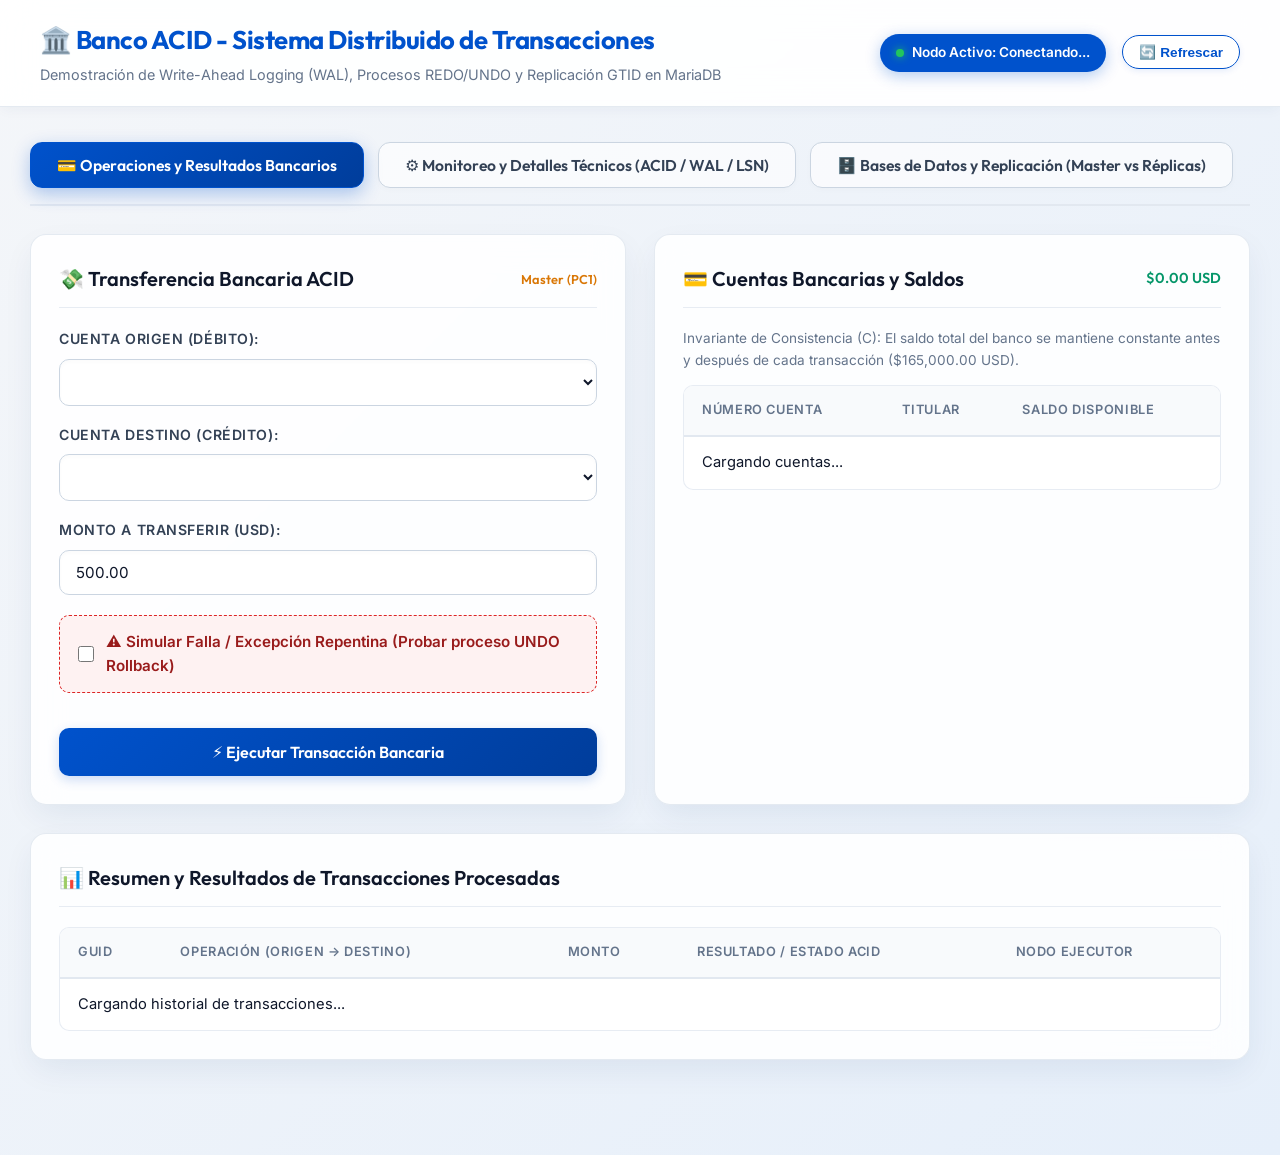
==== commit e2f2c272: "committ" ====
--- a/frontend/index.html
+++ b/frontend/index.html
@@ -50,14 +50,7 @@
                         <label for="monto">Monto a Transferir (USD):</label>
                         <input type="number" id="monto" class="form-control" min="0.01" step="0.01" value="500.00" required>
                     </div>
-                    <div class="form-group">
-                        <label for="nivel-aislamiento">Nivel de Aislamiento (Isolation - I):</label>
-                        <select id="nivel-aislamiento" class="form-control">
-                            <option value="READ_COMMITTED">READ COMMITTED (Bloqueo Estándar)</option>
-                            <option value="REPEATABLE_READ">REPEATABLE READ (Lectura Repetible)</option>
-                            <option value="SERIALIZABLE">SERIALIZABLE (Bloqueo Estricto de Fila)</option>
-                        </select>
-                    </div>
+
                     <div class="checkbox-group">
                         <input type="checkbox" id="simular-error">
                         <label for="simular-error">⚠️ Simular Falla / Excepción Repentina (Probar proceso UNDO Rollback)</label>
@@ -143,27 +136,6 @@
                 </div>
             </div>
 
-            <!-- Card: Monitor WAL e InnoDB Redo Log (LSN) -->
-            <div class="card" style="grid-column: 1 / -1;">
-                <div class="card-title">
-                    <span>📝 Monitor Write-Ahead Logging (WAL)</span>
-                    <span style="font-size: 0.8rem; color: var(--accent-purple);">InnoDB Engine</span>
-                </div>
-                <div class="metric-box">
-                    <div>Log Sequence Number (LSN Master):</div>
-                    <div id="lsn-number" class="metric-val">Cargando LSN...</div>
-                </div>
-                <div class="metric-box">
-                    <div>Log Flushed Up To (Disco):</div>
-                    <div id="lsn-flushed" class="metric-val">Cargando Flush LSN...</div>
-                </div>
-                <div class="metric-box">
-                    <div>Último Checkpoint at:</div>
-                    <div id="lsn-checkpoint" class="metric-val">Cargando Checkpoint...</div>
-                </div>
-                <button id="btn-abrir-plantilla" class="btn btn-secondary" style="margin-top: 14px;">📋 Abrir Plantilla de Registro y Análisis de Fallos</button>
-            </div>
-
             <!-- Card: Bitácora WAL de Aplicación -->
             <div class="card" style="grid-column: 1 / -1;">
                 <div class="card-title">
@@ -246,13 +218,13 @@
                 </div>
             </div>
 
-            <!-- Card: Consola Interactiva de Lectura en Bruto (JSON) en Modo Claro -->
+            <!-- Card: Consola Interactiva / Explorador de Datos de BD en Vivo -->
             <div class="card" style="grid-column: 1 / -1; border: 1px solid var(--border-light); background: var(--bg-card);">
                 <div class="card-title" style="justify-content: space-between; align-items: center; flex-wrap: wrap; gap: 10px;">
                     <div>
-                        <span style="color: var(--text-main); font-weight: 600;">💻 Consola en Vivo de Lectura Bruta (JSON por Nodo BD)</span>
+                        <span style="color: var(--text-main); font-weight: 600;">💻 Explorador de Datos en Vivo (Por Nodo de BD)</span>
                         <div style="font-size: 0.8rem; color: var(--text-muted); font-weight: normal; margin-top: 4px;">
-                            Selecciona una instancia para extraer los registros reales de las tablas en formato JSON dentro de un visor limpio Modo Claro.
+                            Selecciona una instancia para extraer los registros reales de las tablas y visualizarlos en tablas formateadas o en formato JSON original.
                         </div>
                     </div>
                     <span id="consola-bd-badge" class="tag" style="background: rgba(0, 82, 204, 0.1); color: var(--accent-blue); font-family: monospace; font-size: 0.75rem;">
@@ -273,15 +245,15 @@
                     </button>
                 </div>
 
-                <!-- Ventana de Consola / Salida JSON en Modo Claro -->
-                <div style="background: rgba(248, 250, 252, 0.95); border: 1px solid #cbd5e1; border-radius: 8px; padding: 14px; max-height: 260px; overflow: auto; box-shadow: inset 0 1px 3px rgba(0,0,0,0.05);">
-                    <pre id="consola-bd-output" style="margin: 0; font-family: 'Fira Code', 'Courier New', Courier, monospace; font-size: 0.82rem; color: #1e293b; line-height: 1.45; white-space: pre-wrap; word-break: break-all;">// ⚡ Consola Preparada y Conectada (Visor JSON Modo Claro).
+                <!-- Ventana de Consola / Salida de Datos -->
+                <div id="consola-bd-wrapper" style="background: rgba(248, 250, 252, 0.95); border: 1px solid #cbd5e1; border-radius: 8px; padding: 14px; min-height: 200px; max-height: 500px; overflow: auto; box-shadow: inset 0 1px 3px rgba(0,0,0,0.05);">
+                    <pre id="consola-bd-output" style="margin: 0; font-family: 'Fira Code', 'Courier New', Courier, monospace; font-size: 0.82rem; color: #1e293b; line-height: 1.45; white-space: pre-wrap; word-break: break-all;">// ⚡ Explorador Preparado (Tablas y JSON).
 // Pulsa en cualquiera de los botones superiores para ejecutar la lectura directa a la base de datos de ese PC específico...
-// Se devolverán los datos en bruto de:
-//   1. Servidor MariaDB (Hostname, Server ID, GTID, Read-Only Flag)
-//   2. Tabla 'cuentas' (Saldos en tiempo real)
+// Se consultarán las siguientes tablas en vivo:
+//   1. Servidor MariaDB (Host, Server ID, GTID, Rol de Replicación)
+//   2. Tabla 'cuentas' (Saldos en tiempo real - ¡Ahora en Tablas Bonitas! 💳)
 //   3. Tabla 'transacciones' (Historial de transferencias persistidas)
-//   4. Tabla 'bitacora_wal' (Registros Write-Ahead Logging confirmados)</pre>
+//   4. Tabla 'bitacora_wal' (Logs Write-Ahead Logging confirmados)</pre>
                 </div>
             </div>
 
--- a/frontend/css/estilos.css
+++ b/frontend/css/estilos.css
@@ -512,3 +512,96 @@
     .container { padding: 0 15px; }
     .card { padding: 20px; }
 }
+
+/* ================= Visor de Base de Datos / Explorador ================= */
+.db-explorer {
+    animation: fadeInTab 0.25s ease-out;
+}
+
+.db-info-bar {
+    display: flex;
+    flex-wrap: wrap;
+    gap: 16px;
+    margin-bottom: 14px;
+    padding-bottom: 12px;
+    border-bottom: 1px solid var(--border-glass);
+}
+
+.db-info-item {
+    font-size: 0.85rem;
+    color: var(--text-secondary);
+}
+
+.db-info-item strong {
+    color: var(--text-primary);
+}
+
+.db-subtabs {
+    display: flex;
+    gap: 8px;
+    margin-bottom: 14px;
+    border-bottom: 1.5px solid #e2e8f0;
+    padding-bottom: 6px;
+    overflow-x: auto;
+}
+
+.db-subtab-btn {
+    border: none;
+    background: none;
+    font-family: var(--font-heading);
+    font-weight: 600;
+    font-size: 0.88rem;
+    padding: 8px 14px;
+    cursor: pointer;
+    color: var(--text-muted);
+    border-bottom: 2px solid transparent;
+    transition: all 0.2s ease;
+    white-space: nowrap;
+    display: flex;
+    align-items: center;
+    gap: 6px;
+}
+
+.db-subtab-btn:hover {
+    color: var(--accent-blue);
+    border-bottom-color: rgba(0, 82, 204, 0.4);
+}
+
+.db-subtab-btn.active {
+    color: var(--accent-blue) !important;
+    border-bottom: 2px solid var(--accent-blue) !important;
+}
+
+.db-tab-content {
+    animation: fadeInTab 0.2s ease-out;
+}
+
+.db-error-banner {
+    background-color: #fef2f2;
+    border: 1.5px solid #fee2e2;
+    border-radius: 10px;
+    padding: 16px;
+    color: var(--accent-red);
+    margin-top: 10px;
+    display: flex;
+    align-items: flex-start;
+    gap: 12px;
+}
+
+.db-error-icon {
+    font-size: 1.25rem;
+    line-height: 1;
+}
+
+.db-error-details {
+    font-size: 0.85rem;
+    font-family: monospace;
+    white-space: pre-wrap;
+    word-break: break-all;
+    margin-top: 6px;
+    background: rgba(255, 255, 255, 0.6);
+    padding: 8px;
+    border-radius: 6px;
+    border: 1px solid rgba(220, 38, 38, 0.1);
+}
+
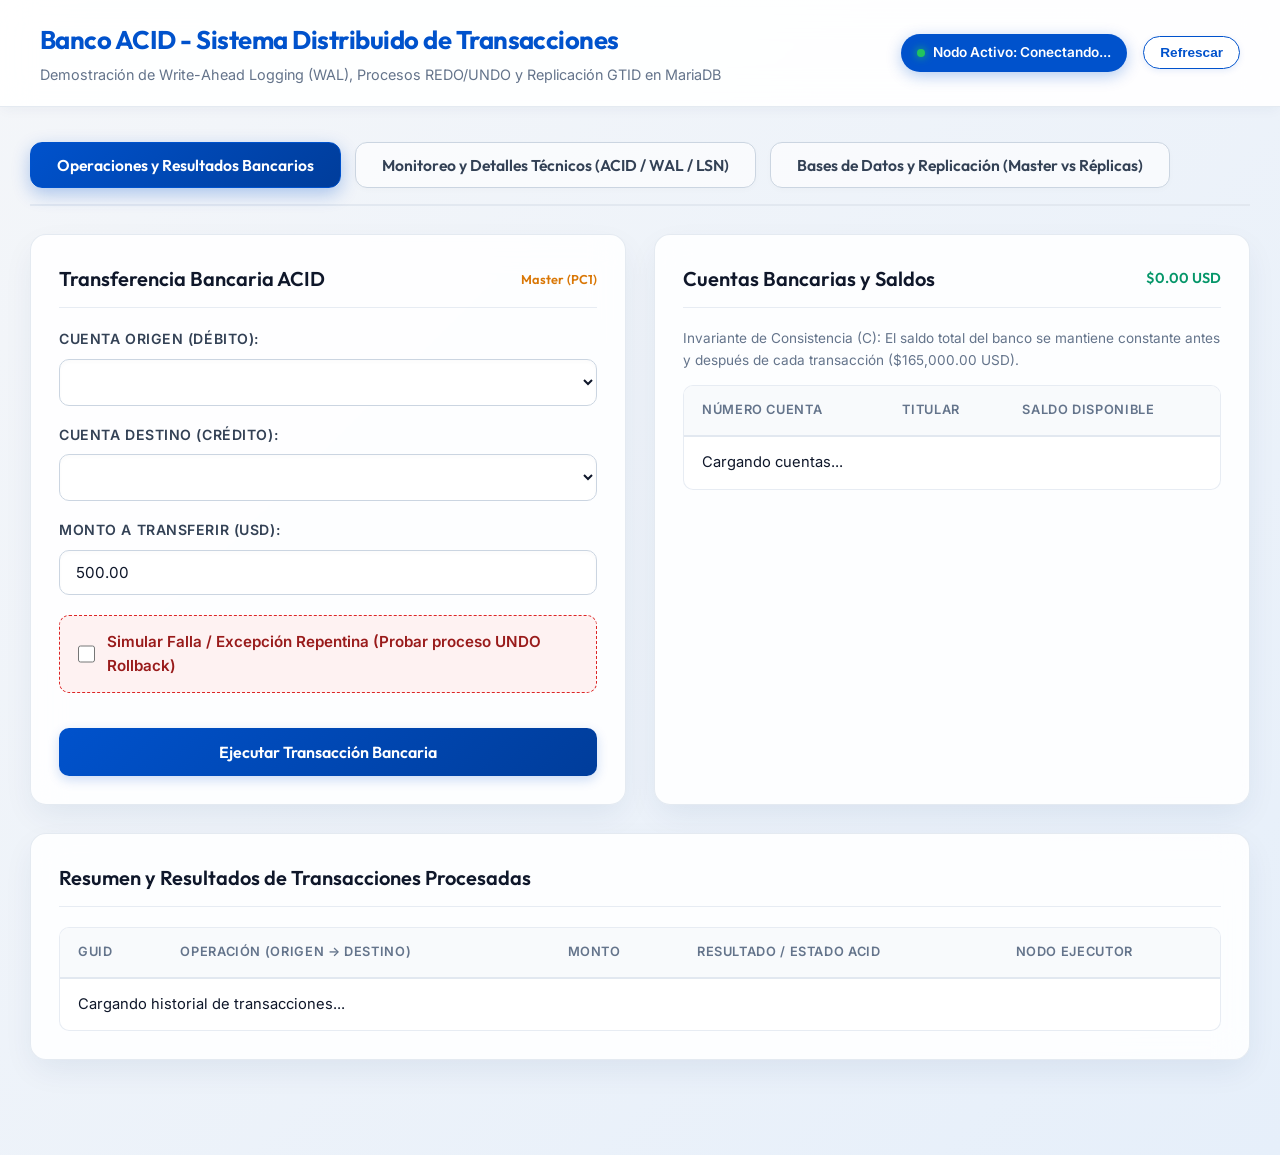
==== commit 126bf55e: "remove emojis from frontend and markdown files" ====
--- a/frontend/index.html
+++ b/frontend/index.html
@@ -11,21 +11,21 @@
     <!-- Encabezado Principal -->
     <header class="app-header">
         <div class="app-title">
-            <h1>🏛️ Banco ACID - Sistema Distribuido de Transacciones</h1>
+            <h1>Banco ACID - Sistema Distribuido de Transacciones</h1>
             <p>Demostración de Write-Ahead Logging (WAL), Procesos REDO/UNDO y Replicación GTID en MariaDB</p>
         </div>
         <div>
             <span id="nodo-actual" class="badge-nodo">Nodo Activo: Conectando...</span>
-            <button id="btn-refrescar" class="btn-ghost" style="margin-left: 12px;">🔄 Refrescar</button>
+            <button id="btn-refrescar" class="btn-ghost" style="margin-left: 12px;">Refrescar</button>
         </div>
     </header>
 
     <div class="container">
         <!-- Barra de Pestañas de Navegación -->
         <div class="tabs-container">
-            <button id="tab-btn-operaciones" class="tab-btn active" onclick="cambiarPestaña('operaciones')">💳 Operaciones y Resultados Bancarios</button>
-            <button id="tab-btn-tecnicos" class="tab-btn" onclick="cambiarPestaña('tecnicos')">⚙️ Monitoreo y Detalles Técnicos (ACID / WAL / LSN)</button>
-            <button id="tab-btn-replicacion" class="tab-btn" onclick="cambiarPestaña('replicacion')">🗄️ Bases de Datos y Replicación (Master vs Réplicas)</button>
+            <button id="tab-btn-operaciones" class="tab-btn active" onclick="cambiarPestaña('operaciones')">Operaciones y Resultados Bancarios</button>
+            <button id="tab-btn-tecnicos" class="tab-btn" onclick="cambiarPestaña('tecnicos')">Monitoreo y Detalles Técnicos (ACID / WAL / LSN)</button>
+            <button id="tab-btn-replicacion" class="tab-btn" onclick="cambiarPestaña('replicacion')">Bases de Datos y Replicación (Master vs Réplicas)</button>
         </div>
 
         <!-- SECCIÓN 1: OPERACIONES Y RESULTADOS (Pestaña Por Defecto) -->
@@ -34,7 +34,7 @@
             <!-- Card: Ejecución de Transacciones ACID -->
             <div class="card">
                 <div class="card-title">
-                    <span>💸 Transferencia Bancaria ACID</span>
+                    <span>Transferencia Bancaria ACID</span>
                     <span style="font-size: 0.8rem; color: var(--accent-orange);">Master (PC1)</span>
                 </div>
                 <form id="form-transferencia">
@@ -53,16 +53,16 @@
 
                     <div class="checkbox-group">
                         <input type="checkbox" id="simular-error">
-                        <label for="simular-error">⚠️ Simular Falla / Excepción Repentina (Probar proceso UNDO Rollback)</label>
-                    </div>
-                    <button type="submit" class="btn btn-primary" style="margin-top: 15px;">⚡ Ejecutar Transacción Bancaria</button>
+                        <label for="simular-error">Simular Falla / Excepción Repentina (Probar proceso UNDO Rollback)</label>
+                    </div>
+                    <button type="submit" class="btn btn-primary" style="margin-top: 15px;">Ejecutar Transacción Bancaria</button>
                 </form>
             </div>
 
             <!-- Card: Cuentas Bancarias y Consistencia -->
             <div class="card">
                 <div class="card-title">
-                    <span>💳 Cuentas Bancarias y Saldos</span>
+                    <span>Cuentas Bancarias y Saldos</span>
                     <span id="saldo-invariante" style="font-size: 0.9rem; color: var(--accent-green);">$0.00 USD</span>
                 </div>
                 <p style="font-size: 0.85rem; color: var(--text-muted); margin-bottom: 12px;">
@@ -87,7 +87,7 @@
             <!-- Card: Historial de Transacciones Confirmadas/Revertidas -->
             <div class="card" style="grid-column: 1 / -1;">
                 <div class="card-title">
-                    <span>📊 Resumen y Resultados de Transacciones Procesadas</span>
+                    <span>Resumen y Resultados de Transacciones Procesadas</span>
                 </div>
                 <div class="table-container" style="max-height: 220px; overflow-y: auto;">
                     <table>
@@ -115,7 +115,7 @@
             <!-- Card: Monitoreo en Tiempo Real de los 3 Nodos LAN -->
             <div class="card" style="grid-column: 1 / -1;">
                 <div class="card-title">
-                    <span>🖥️ Estado en Tiempo Real de los 3 Nodos en la Red LAN</span>
+                    <span>Estado en Tiempo Real de los 3 Nodos en la Red LAN</span>
                     <span style="font-size: 0.8rem; color: var(--accent-blue);">Balanceo Round Robin Activo</span>
                 </div>
                 <div class="table-container" style="max-height: 280px; overflow-y: auto;">
@@ -139,7 +139,7 @@
             <!-- Card: Bitácora WAL de Aplicación -->
             <div class="card" style="grid-column: 1 / -1;">
                 <div class="card-title">
-                    <span>📜 Bitácora WAL de Transacciones (Secuencia de Fases)</span>
+                    <span>Bitácora WAL de Transacciones (Secuencia de Fases)</span>
                 </div>
                 <p style="font-size: 0.85rem; color: var(--text-muted); margin-bottom: 10px;">
                     Muestra los pasos registrados por el algoritmo WAL: <strong>INICIADA &rarr; WAL_GRABADO_BUFFER &rarr; REDO_PREPARADO &rarr; COMMIT_FLUSH / ROLLBACK_EJECUTADO</strong>.
@@ -168,7 +168,7 @@
             <!-- Card: Comparativa de Topología y Estado (Master vs Réplicas) -->
             <div class="card" style="grid-column: 1 / -1;">
                 <div class="card-title">
-                    <span>🗄️ Topología y Estado de Replicación MariaDB GTID (Master vs Réplicas)</span>
+                    <span>Topología y Estado de Replicación MariaDB GTID (Master vs Réplicas)</span>
                     <span style="font-size: 0.8rem; color: var(--accent-purple);">Sincronización Asíncrona / GTID Activo</span>
                 </div>
                 <p style="font-size: 0.85rem; color: var(--text-muted); margin-bottom: 12px;">
@@ -194,7 +194,7 @@
             <!-- Card: Verificación de Lectura en Tiempo Real desde cada BD -->
             <div class="card" style="grid-column: 1 / -1;">
                 <div class="card-title">
-                    <span>🔍 Verificación de Lectura Distribuida (Consistencia de Datos en Vivo)</span>
+                    <span>Verificación de Lectura Distribuida (Consistencia de Datos en Vivo)</span>
                     <span style="font-size: 0.8rem; color: var(--accent-green);">Prueba de Lectura Independiente por Nodo</span>
                 </div>
                 <p style="font-size: 0.85rem; color: var(--text-muted); margin-bottom: 12px;">
@@ -222,7 +222,7 @@
             <div class="card" style="grid-column: 1 / -1; border: 1px solid var(--border-light); background: var(--bg-card);">
                 <div class="card-title" style="justify-content: space-between; align-items: center; flex-wrap: wrap; gap: 10px;">
                     <div>
-                        <span style="color: var(--text-main); font-weight: 600;">💻 Explorador de Datos en Vivo (Por Nodo de BD)</span>
+                        <span style="color: var(--text-main); font-weight: 600;"> Explorador de Datos en Vivo (Por Nodo de BD)</span>
                         <div style="font-size: 0.8rem; color: var(--text-muted); font-weight: normal; margin-top: 4px;">
                             Selecciona una instancia para extraer los registros reales de las tablas y visualizarlos en tablas formateadas o en formato JSON original.
                         </div>
@@ -234,26 +234,23 @@
 
                 <!-- Botones de Acción de Consulta -->
                 <div style="display: flex; gap: 12px; margin: 12px 0; flex-wrap: wrap;">
-                    <button class="btn btn-primary" onclick="consultarConsolaBd(1)" style="background: var(--accent-blue); font-size: 0.85rem; padding: 8px 16px;">
-                        🟢 Leer BD Master (PC1 - 192.168.1.93)
+                    <button class="btn btn-primary" onclick="consultarConsolaBd(1)" style="background: var(--accent-blue); font-size: 0.85rem; padding: 8px 16px;">Leer BD Master (PC1 - 192.168.1.93)
                     </button>
-                    <button class="btn btn-primary" onclick="consultarConsolaBd(2)" style="background: var(--accent-purple); font-size: 0.85rem; padding: 8px 16px;">
-                        🟣 Leer BD Réplica 1 (PC2 - 192.168.1.8)
+                    <button class="btn btn-primary" onclick="consultarConsolaBd(2)" style="background: var(--accent-purple); font-size: 0.85rem; padding: 8px 16px;">Leer BD Réplica 1 (PC2 - 192.168.1.8)
                     </button>
-                    <button class="btn btn-primary" onclick="consultarConsolaBd(3)" style="background: var(--accent-purple); font-size: 0.85rem; padding: 8px 16px;">
-                        🟣 Leer BD Réplica 2 (PC3 - 192.168.1.30)
+                    <button class="btn btn-primary" onclick="consultarConsolaBd(3)" style="background: var(--accent-purple); font-size: 0.85rem; padding: 8px 16px;">Leer BD Réplica 2 (PC3 - 192.168.1.30)
                     </button>
                 </div>
 
                 <!-- Ventana de Consola / Salida de Datos -->
                 <div id="consola-bd-wrapper" style="background: rgba(248, 250, 252, 0.95); border: 1px solid #cbd5e1; border-radius: 8px; padding: 14px; min-height: 200px; max-height: 500px; overflow: auto; box-shadow: inset 0 1px 3px rgba(0,0,0,0.05);">
-                    <pre id="consola-bd-output" style="margin: 0; font-family: 'Fira Code', 'Courier New', Courier, monospace; font-size: 0.82rem; color: #1e293b; line-height: 1.45; white-space: pre-wrap; word-break: break-all;">// ⚡ Explorador Preparado (Tablas y JSON).
+                    <pre id="consola-bd-output" style="margin: 0; font-family: 'Fira Code', 'Courier New', Courier, monospace; font-size: 0.82rem; color: #1e293b; line-height: 1.45; white-space: pre-wrap; word-break: break-all;">// Explorador Preparado (Tablas y JSON).
 // Pulsa en cualquiera de los botones superiores para ejecutar la lectura directa a la base de datos de ese PC específico...
 // Se consultarán las siguientes tablas en vivo:
-//   1. Servidor MariaDB (Host, Server ID, GTID, Rol de Replicación)
-//   2. Tabla 'cuentas' (Saldos en tiempo real - ¡Ahora en Tablas Bonitas! 💳)
-//   3. Tabla 'transacciones' (Historial de transferencias persistidas)
-//   4. Tabla 'bitacora_wal' (Logs Write-Ahead Logging confirmados)</pre>
+// 1. Servidor MariaDB (Host, Server ID, GTID, Rol de Replicación)
+// 2. Tabla 'cuentas' (Saldos en tiempo real - ¡Ahora en Tablas Bonitas! )
+// 3. Tabla 'transacciones' (Historial de transferencias persistidas)
+// 4. Tabla 'bitacora_wal' (Logs Write-Ahead Logging confirmados)</pre>
                 </div>
             </div>
 
